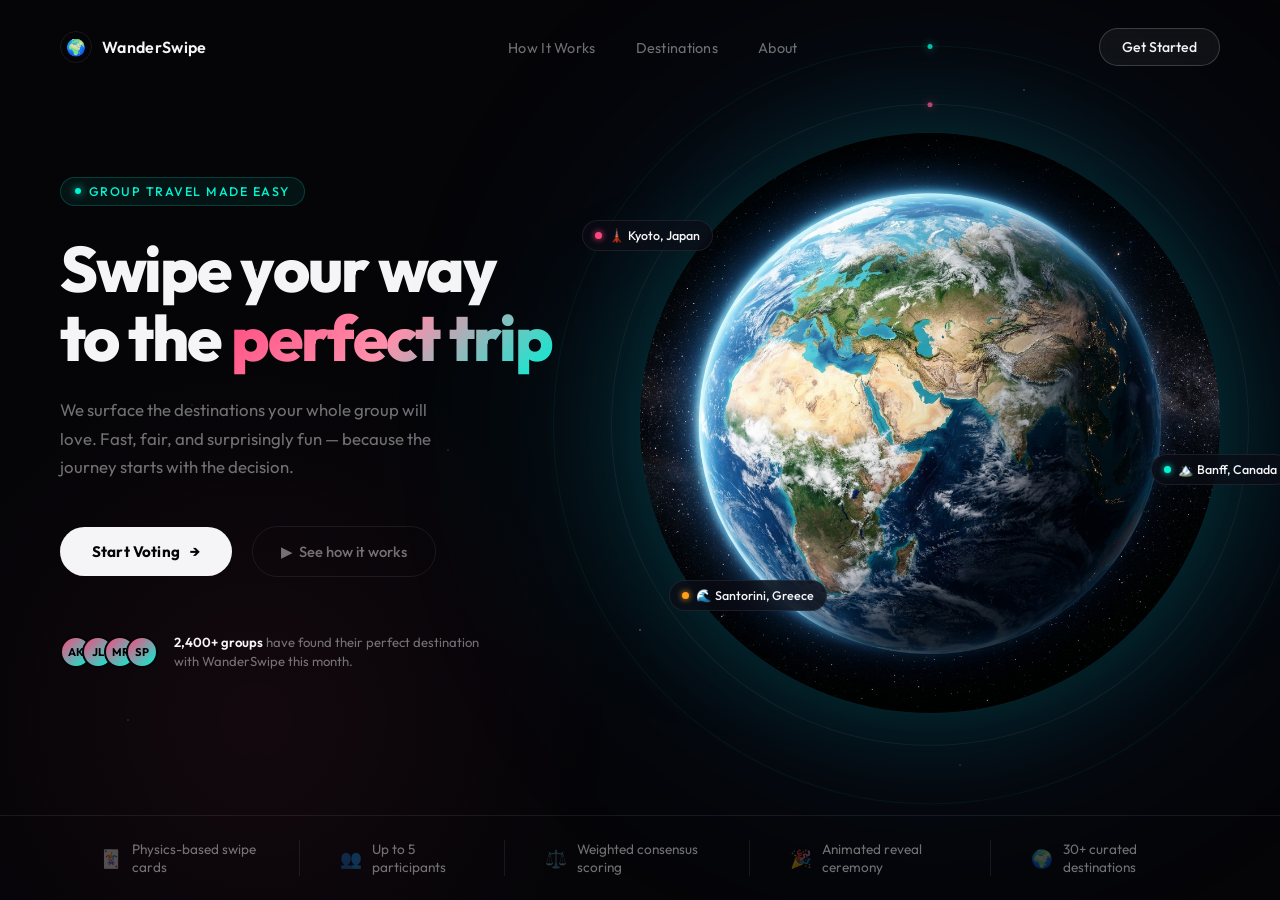
==== index.html @ ce500673 "intial design with landing page" ====
<!DOCTYPE html>
<html lang="en">
<head>
  <meta charset="UTF-8">
  <meta name="viewport" content="width=device-width, initial-scale=1.0">
  <title>WanderSwipe – Discover Where Your Group Goes Next</title>
  <meta name="description" content="WanderSwipe helps groups of friends and families vote on travel destinations together using an intuitive swipe-based experience.">
  <link rel="preconnect" href="https://fonts.googleapis.com">
  <link rel="preconnect" href="https://fonts.gstatic.com" crossorigin>
  <link href="https://fonts.googleapis.com/css2?family=Outfit:wght@300;400;500;600;800&family=Playfair+Display:ital,wght@0,700;1,700&display=swap" rel="stylesheet">
  <style>
    /* ── Reset & Base ── */
    *, *::before, *::after { margin: 0; padding: 0; box-sizing: border-box; }

    :root {
      --bg: #050508;
      --surface: rgba(255,255,255,0.04);
      --border: rgba(255,255,255,0.08);
      --text: #f5f5f7;
      --muted: rgba(245,245,247,0.45);
      --accent: #ff477e;
      --accent2: #00f5d4;
      --accent-glow: rgba(255,71,126,0.25);
      --accent2-glow: rgba(0,245,212,0.15);
    }

    html, body {
      height: 100%;
      font-family: 'Outfit', sans-serif;
      background: var(--bg);
      color: var(--text);
      overflow-x: hidden;
    }

    /* ── Star field background ── */
    body::before {
      content: '';
      position: fixed;
      inset: 0;
      background-image:
        radial-gradient(1px 1px at 20% 30%, rgba(255,255,255,0.6) 0%, transparent 100%),
        radial-gradient(1px 1px at 80% 10%, rgba(255,255,255,0.5) 0%, transparent 100%),
        radial-gradient(1.5px 1.5px at 50% 70%, rgba(255,255,255,0.4) 0%, transparent 100%),
        radial-gradient(1px 1px at 10% 80%, rgba(255,255,255,0.3) 0%, transparent 100%),
        radial-gradient(1px 1px at 90% 60%, rgba(255,255,255,0.4) 0%, transparent 100%),
        radial-gradient(1px 1px at 35% 50%, rgba(255,255,255,0.3) 0%, transparent 100%),
        radial-gradient(1px 1px at 65% 20%, rgba(255,255,255,0.5) 0%, transparent 100%),
        radial-gradient(1px 1px at 15% 45%, rgba(255,255,255,0.25) 0%, transparent 100%),
        radial-gradient(1px 1px at 75% 85%, rgba(255,255,255,0.35) 0%, transparent 100%);
      pointer-events: none;
      z-index: 0;
    }

    /* Ambient gradient blobs */
    body::after {
      content: '';
      position: fixed;
      inset: 0;
      background:
        radial-gradient(ellipse 60% 50% at 70% 50%, rgba(0,245,212,0.05) 0%, transparent 70%),
        radial-gradient(ellipse 40% 60% at 20% 80%, rgba(255,71,126,0.06) 0%, transparent 70%);
      pointer-events: none;
      z-index: 0;
    }

    /* ── Layout wrapper ── */
    .page {
      position: relative;
      z-index: 1;
      min-height: 100vh;
      display: flex;
      flex-direction: column;
    }

    /* ── NAV ── */
    nav {
      display: flex;
      align-items: center;
      justify-content: space-between;
      padding: 28px 60px;
      position: relative;
    }

    .nav-logo {
      display: flex;
      align-items: center;
      gap: 10px;
      text-decoration: none;
      color: var(--text);
    }

    .nav-logo-icon {
      width: 32px;
      height: 32px;
      border-radius: 50%;
      border: 1.5px solid var(--border);
      display: grid;
      place-items: center;
      font-size: 16px;
    }

    .nav-logo-text {
      font-size: 1rem;
      font-weight: 600;
      letter-spacing: 0.02em;
    }

    .nav-links {
      display: flex;
      gap: 40px;
      list-style: none;
    }

    .nav-links a {
      text-decoration: none;
      color: var(--muted);
      font-size: 0.9rem;
      font-weight: 400;
      letter-spacing: 0.02em;
      transition: color 0.25s;
      position: relative;
    }

    .nav-links a::after {
      content: '';
      position: absolute;
      left: 0; bottom: -3px;
      width: 0; height: 1px;
      background: var(--accent2);
      transition: width 0.3s ease;
    }

    .nav-links a:hover { color: var(--text); }
    .nav-links a:hover::after { width: 100%; }

    .nav-cta {
      text-decoration: none;
      padding: 9px 22px;
      border-radius: 100px;
      border: 1px solid rgba(255,255,255,0.18);
      background: rgba(255,255,255,0.05);
      color: var(--text);
      font-size: 0.88rem;
      font-weight: 500;
      backdrop-filter: blur(8px);
      transition: background 0.3s, border-color 0.3s, transform 0.2s;
    }

    .nav-cta:hover {
      background: rgba(255,255,255,0.1);
      border-color: rgba(255,255,255,0.3);
      transform: translateY(-1px);
    }

    /* ── HERO ── */
    .hero {
      flex: 1;
      display: grid;
      grid-template-columns: 1fr 1fr;
      align-items: center;
      padding: 0 60px 60px;
      gap: 40px;
      max-width: 1400px;
      margin: 0 auto;
      width: 100%;
    }

    .hero-copy { max-width: 520px; }

    .hero-eyebrow {
      display: inline-flex;
      align-items: center;
      gap: 8px;
      font-size: 0.78rem;
      font-weight: 500;
      letter-spacing: 0.12em;
      text-transform: uppercase;
      color: var(--accent2);
      margin-bottom: 28px;
      padding: 6px 14px;
      border-radius: 100px;
      border: 1px solid rgba(0,245,212,0.2);
      background: rgba(0,245,212,0.06);
    }

    .hero-eyebrow::before {
      content: '';
      width: 6px; height: 6px;
      border-radius: 50%;
      background: var(--accent2);
      box-shadow: 0 0 8px var(--accent2);
      animation: pulse-dot 2s ease-in-out infinite;
    }

    @keyframes pulse-dot {
      0%, 100% { opacity: 1; transform: scale(1); }
      50% { opacity: 0.5; transform: scale(0.8); }
    }

    .hero-h1 {
      font-family: 'Outfit', sans-serif;
      font-size: clamp(2.8rem, 5vw, 4.2rem);
      font-weight: 800;
      line-height: 1.08;
      letter-spacing: -0.03em;
      color: var(--text);
      margin-bottom: 24px;
    }

    .hero-h1 .gradient-word {
      background: linear-gradient(135deg, var(--accent) 0%, #ff8fab 50%, var(--accent2) 100%);
      -webkit-background-clip: text;
      background-clip: text;
      -webkit-text-fill-color: transparent;
    }

    .hero-p {
      font-size: 1.05rem;
      font-weight: 400;
      color: var(--muted);
      line-height: 1.7;
      max-width: 400px;
      margin-bottom: 44px;
    }

    .hero-actions {
      display: flex;
      align-items: center;
      gap: 20px;
      flex-wrap: wrap;
    }

    .btn-primary-hero {
      display: inline-flex;
      align-items: center;
      gap: 10px;
      padding: 15px 32px;
      border-radius: 100px;
      background: var(--text);
      color: var(--bg);
      font-family: 'Outfit', sans-serif;
      font-size: 0.95rem;
      font-weight: 700;
      text-decoration: none;
      letter-spacing: 0.01em;
      transition: transform 0.25s, box-shadow 0.25s, background 0.25s;
      box-shadow: 0 0 0 0 var(--accent-glow);
      cursor: pointer;
      border: none;
    }

    .btn-primary-hero:hover {
      transform: translateY(-2px) scale(1.02);
      box-shadow: 0 8px 30px rgba(255,255,255,0.15);
    }

    .btn-primary-hero .arrow {
      transition: transform 0.3s;
    }

    .btn-primary-hero:hover .arrow { transform: translateX(4px); }

    .btn-ghost-hero {
      display: inline-flex;
      align-items: center;
      gap: 8px;
      padding: 15px 28px;
      border-radius: 100px;
      border: 1px solid var(--border);
      background: transparent;
      color: var(--muted);
      font-family: 'Outfit', sans-serif;
      font-size: 0.92rem;
      font-weight: 500;
      text-decoration: none;
      transition: color 0.25s, border-color 0.25s, transform 0.25s;
      cursor: pointer;
    }

    .btn-ghost-hero:hover {
      color: var(--text);
      border-color: rgba(255,255,255,0.25);
      transform: translateY(-2px);
    }

    /* Social proof pills */
    .social-proof {
      margin-top: 56px;
      display: flex;
      align-items: center;
      gap: 16px;
    }

    .avatar-stack {
      display: flex;
    }

    .avatar-stack .av {
      width: 32px;
      height: 32px;
      border-radius: 50%;
      border: 2px solid var(--bg);
      background: linear-gradient(135deg, #ff477e, #00f5d4);
      margin-left: -10px;
      font-size: 0.7rem;
      font-weight: 700;
      color: #000;
      display: grid;
      place-items: center;
      overflow: hidden;
    }

    .avatar-stack .av:first-child { margin-left: 0; }

    .social-text {
      font-size: 0.82rem;
      color: var(--muted);
      line-height: 1.5;
    }

    .social-text strong {
      color: var(--text);
      font-weight: 600;
    }

    /* ── GLOBE ── */
    .hero-visual {
      display: flex;
      justify-content: center;
      align-items: center;
      position: relative;
    }

    .globe-wrapper {
      position: relative;
      width: min(580px, 50vw);
      aspect-ratio: 1;
    }

    /* Outer glow ring */
    .globe-wrapper::before {
      content: '';
      position: absolute;
      inset: -40px;
      border-radius: 50%;
      background: radial-gradient(circle, rgba(0,245,212,0.08) 0%, transparent 70%);
      animation: globe-breathe 6s ease-in-out infinite;
    }

    @keyframes globe-breathe {
      0%, 100% { transform: scale(1); opacity: 0.8; }
      50% { transform: scale(1.04); opacity: 1; }
    }

    .globe-img {
      width: 100%;
      height: 100%;
      object-fit: contain;
      border-radius: 50%;
      animation: globe-float 8s ease-in-out infinite, globe-spin 80s linear infinite;
      filter: drop-shadow(0 0 60px rgba(0,245,212,0.15)) drop-shadow(0 0 120px rgba(0,100,200,0.2));
    }

    @keyframes globe-float {
      0%, 100% { transform: translateY(0px); }
      50% { transform: translateY(-18px); }
    }

    @keyframes globe-spin {
      0%  { filter: drop-shadow(0 0 60px rgba(0,245,212,0.15)) hue-rotate(0deg); }
      100%{ filter: drop-shadow(0 0 60px rgba(0,245,212,0.15)) hue-rotate(360deg); }
    }

    /* Orbit rings */
    .orbit {
      position: absolute;
      border-radius: 50%;
      border: 1px solid rgba(255,255,255,0.06);
      top: 50%; left: 50%;
      transform: translate(-50%, -50%);
      animation: orbit-rotate linear infinite;
    }

    .orbit-1 {
      width: 110%; height: 110%;
      animation-duration: 20s;
    }

    .orbit-2 {
      width: 130%; height: 130%;
      border-color: rgba(0,245,212,0.06);
      animation-duration: 35s;
      animation-direction: reverse;
    }

    .orbit-dot {
      position: absolute;
      top: 0; left: 50%; transform: translateX(-50%) translateY(-50%);
      width: 5px; height: 5px;
      border-radius: 50%;
    }

    .orbit-1 .orbit-dot { background: rgba(255,71,126,0.8); box-shadow: 0 0 8px rgba(255,71,126,0.6); }
    .orbit-2 .orbit-dot { background: rgba(0,245,212,0.8); box-shadow: 0 0 8px rgba(0,245,212,0.6); }

    @keyframes orbit-rotate {
      from { transform: translate(-50%, -50%) rotate(0deg); }
      to   { transform: translate(-50%, -50%) rotate(360deg); }
    }

    /* Destination pins floating near globe */
    .pin {
      position: absolute;
      display: flex;
      align-items: center;
      gap: 7px;
      padding: 7px 12px;
      border-radius: 100px;
      background: rgba(10,12,20,0.8);
      border: 1px solid var(--border);
      backdrop-filter: blur(12px);
      font-size: 0.78rem;
      font-weight: 500;
      color: var(--text);
      white-space: nowrap;
      animation: pin-float ease-in-out infinite;
    }

    .pin-dot { width: 7px; height: 7px; border-radius: 50%; flex-shrink: 0; }

    .pin-1 { top: 15%; left: -10%; animation-duration: 5s; animation-delay: 0s; }
    .pin-2 { top: 55%; right: -12%; animation-duration: 6s; animation-delay: -2s; }
    .pin-3 { bottom: 18%; left: 5%; animation-duration: 5.5s; animation-delay: -1s; }

    @keyframes pin-float {
      0%, 100% { transform: translateY(0); }
      50% { transform: translateY(-8px); }
    }

    /* ── FEATURES BAR ── */
    .features-bar {
      display: flex;
      align-items: center;
      justify-content: center;
      gap: 0;
      padding: 24px 60px;
      border-top: 1px solid var(--border);
      position: relative;
      z-index: 1;
    }

    .feature-item {
      display: flex;
      align-items: center;
      gap: 10px;
      padding: 0 40px;
      border-right: 1px solid var(--border);
      color: var(--muted);
      font-size: 0.85rem;
      font-weight: 400;
    }

    .feature-item:last-child { border-right: none; }

    .feature-icon {
      font-size: 1.1rem;
      opacity: 0.7;
    }

    /* ── ANIMATIONS (entry) ── */
    .fade-up {
      opacity: 0;
      transform: translateY(24px);
      animation: fadeUp 0.7s ease forwards;
    }

    .fade-up:nth-child(1) { animation-delay: 0.1s; }
    .fade-up:nth-child(2) { animation-delay: 0.2s; }
    .fade-up:nth-child(3) { animation-delay: 0.35s; }
    .fade-up:nth-child(4) { animation-delay: 0.5s; }
    .fade-up:nth-child(5) { animation-delay: 0.65s; }

    @keyframes fadeUp {
      to { opacity: 1; transform: translateY(0); }
    }

    .slide-in-right {
      opacity: 0;
      transform: translateX(40px);
      animation: slideInRight 0.9s ease 0.3s forwards;
    }

    @keyframes slideInRight {
      to { opacity: 1; transform: translateX(0); }
    }

    /* ── Scroll indicator ── */
    .scroll-indicator {
      position: absolute;
      bottom: 32px;
      left: 50%;
      transform: translateX(-50%);
      display: flex;
      flex-direction: column;
      align-items: center;
      gap: 8px;
      color: var(--muted);
      font-size: 0.72rem;
      letter-spacing: 0.1em;
      text-transform: uppercase;
      opacity: 0;
      animation: fadeUp 1s ease 1.2s forwards;
    }

    .scroll-line {
      width: 1px;
      height: 40px;
      background: linear-gradient(to bottom, transparent, var(--muted));
      animation: scroll-line 2s ease-in-out infinite;
    }

    @keyframes scroll-line {
      0% { transform: scaleY(0); transform-origin: top; }
      50% { transform: scaleY(1); transform-origin: top; }
      50.01% { transform-origin: bottom; }
      100% { transform: scaleY(0); transform-origin: bottom; }
    }

    /* ── RESPONSIVE ── */
    @media (max-width: 900px) {
      nav { padding: 20px 24px; }
      .nav-links { display: none; }

      .hero {
        grid-template-columns: 1fr;
        padding: 20px 24px 80px;
        text-align: center;
        gap: 48px;
      }

      .hero-copy { max-width: 100%; }
      .hero-eyebrow { margin: 0 auto 24px; }
      .hero-p { max-width: 100%; }
      .hero-actions { justify-content: center; }
      .social-proof { justify-content: center; }

      .hero-visual { order: -1; }
      .globe-wrapper { width: min(320px, 80vw); }

      .pin-1 { left: -4%; top: 10%; }
      .pin-2 { right: -4%; top: 50%; }
      .pin-3 { display: none; }

      .features-bar { flex-direction: column; gap: 12px; border-top: none; }
      .feature-item { border: none; padding: 4px 0; }
    }
  </style>
</head>
<body>
  <div class="page">

    <!-- NAV -->
    <nav>
      <a href="#" class="nav-logo">
        <span class="nav-logo-icon">🌍</span>
        <span class="nav-logo-text">WanderSwipe</span>
      </a>

      <ul class="nav-links">
        <li><a href="#how-it-works">How It Works</a></li>
        <li><a href="#destinations">Destinations</a></li>
        <li><a href="#about">About</a></li>
      </ul>

      <a href="swipe-app.html" class="nav-cta" id="nav-start-btn">Get Started</a>
    </nav>

    <!-- HERO -->
    <section class="hero">

      <!-- Left: Copy -->
      <div class="hero-copy">
        <div class="hero-eyebrow fade-up">Group Travel Made Easy</div>

        <h1 class="hero-h1 fade-up">
          Swipe your way<br>
          to the <span class="gradient-word">perfect trip</span>
        </h1>

        <p class="hero-p fade-up">
          We surface the destinations your whole group will love. Fast, fair, and surprisingly fun — because the journey starts with the decision.
        </p>

        <div class="hero-actions fade-up">
          <a href="swipe-app.html" class="btn-primary-hero" id="hero-start-btn">
            Start Voting
            <span class="arrow">→</span>
          </a>
          <a href="#how-it-works" class="btn-ghost-hero" id="hero-learn-btn">
            ▶ &nbsp;See how it works
          </a>
        </div>

        <div class="social-proof fade-up">
          <div class="avatar-stack">
            <div class="av">AK</div>
            <div class="av">JL</div>
            <div class="av">MR</div>
            <div class="av">SP</div>
          </div>
          <p class="social-text">
            <strong>2,400+ groups</strong> have found their perfect destination<br>
            with WanderSwipe this month.
          </p>
        </div>
      </div>

      <!-- Right: Globe -->
      <div class="hero-visual slide-in-right">
        <div class="globe-wrapper">
          <!-- Orbit rings -->
          <div class="orbit orbit-1">
            <div class="orbit-dot"></div>
          </div>
          <div class="orbit orbit-2">
            <div class="orbit-dot"></div>
          </div>

          <!-- Globe image -->
          <img
            src="hero_globe.png"
            alt="Planet Earth — explore every corner of the world"
            class="globe-img"
            id="globe-img"
          >

          <!-- Floating pins -->
          <div class="pin pin-1">
            <span class="pin-dot" style="background:#ff477e;box-shadow:0 0 6px #ff477e;"></span>
            🗼 Kyoto, Japan
          </div>
          <div class="pin pin-2">
            <span class="pin-dot" style="background:#00f5d4;box-shadow:0 0 6px #00f5d4;"></span>
            🏔️ Banff, Canada
          </div>
          <div class="pin pin-3">
            <span class="pin-dot" style="background:#ff9f1c;box-shadow:0 0 6px #ff9f1c;"></span>
            🌊 Santorini, Greece
          </div>
        </div>
      </div>

    </section>

    <!-- FEATURES BAR -->
    <div class="features-bar">
      <div class="feature-item">
        <span class="feature-icon">🃏</span>
        Physics-based swipe cards
      </div>
      <div class="feature-item">
        <span class="feature-icon">👥</span>
        Up to 5 participants
      </div>
      <div class="feature-item">
        <span class="feature-icon">⚖️</span>
        Weighted consensus scoring
      </div>
      <div class="feature-item">
        <span class="feature-icon">🎉</span>
        Animated reveal ceremony
      </div>
      <div class="feature-item">
        <span class="feature-icon">🌍</span>
        30+ curated destinations
      </div>
    </div>

  </div>

  <!-- Tiny parallax on globe -->
  <script>
    const globeImg = document.getElementById('globe-img');
    document.addEventListener('mousemove', (e) => {
      const cx = window.innerWidth / 2;
      const cy = window.innerHeight / 2;
      const dx = (e.clientX - cx) / cx;
      const dy = (e.clientY - cy) / cy;
      globeImg.style.transform = `translateY(0px) rotateX(${-dy * 4}deg) rotateY(${dx * 4}deg)`;
    });
    document.addEventListener('mouseleave', () => {
      globeImg.style.transform = '';
    });
  </script>
</body>
</html>
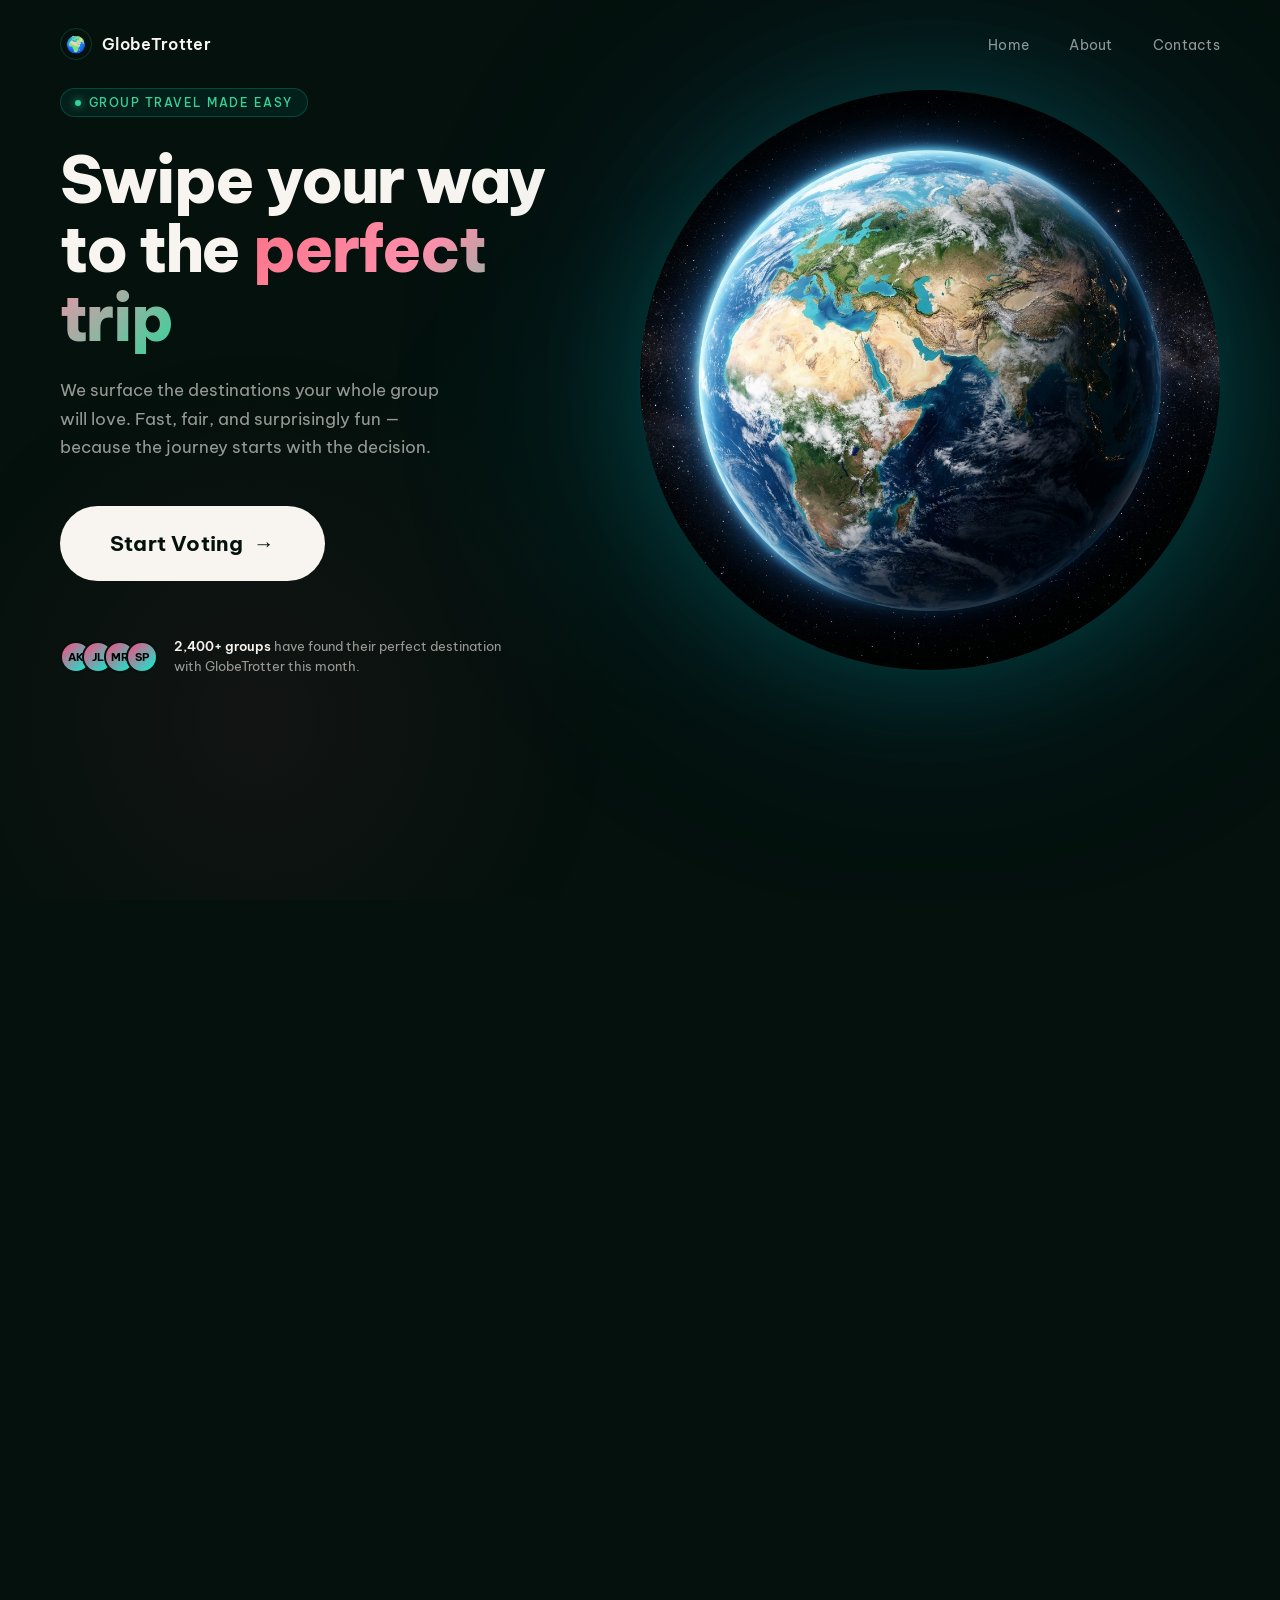
==== commit c714377a: "Update app" ====
--- a/index.html
+++ b/index.html
@@ -1,54 +1,46 @@
 <!DOCTYPE html>
 <html lang="en">
+
 <head>
   <meta charset="UTF-8">
   <meta name="viewport" content="width=device-width, initial-scale=1.0">
-  <title>WanderSwipe – Discover Where Your Group Goes Next</title>
-  <meta name="description" content="WanderSwipe helps groups of friends and families vote on travel destinations together using an intuitive swipe-based experience.">
+  <title>GlobeTrotter – Discover Where Your Group Goes Next</title>
+  <meta name="description"
+    content="GlobeTrotter helps groups of friends and families vote on travel destinations together using an intuitive swipe-based experience.">
   <link rel="preconnect" href="https://fonts.googleapis.com">
   <link rel="preconnect" href="https://fonts.gstatic.com" crossorigin>
-  <link href="https://fonts.googleapis.com/css2?family=Outfit:wght@300;400;500;600;800&family=Playfair+Display:ital,wght@0,700;1,700&display=swap" rel="stylesheet">
+  <link href="https://fonts.googleapis.com/css2?family=Be+Vietnam+Pro:wght@400;500;600;700&display=swap"
+    rel="stylesheet">
   <style>
     /* ── Reset & Base ── */
-    *, *::before, *::after { margin: 0; padding: 0; box-sizing: border-box; }
+    *,
+    *::before,
+    *::after {
+      margin: 0;
+      padding: 0;
+      box-sizing: border-box;
+    }
 
     :root {
-      --bg: #050508;
-      --surface: rgba(255,255,255,0.04);
-      --border: rgba(255,255,255,0.08);
-      --text: #f5f5f7;
-      --muted: rgba(245,245,247,0.45);
-      --accent: #ff477e;
-      --accent2: #00f5d4;
-      --accent-glow: rgba(255,71,126,0.25);
-      --accent2-glow: rgba(0,245,212,0.15);
-    }
-
-    html, body {
+      --bg: #04110d;
+      --surface: rgba(6, 95, 70, 0.15);
+      --border: rgba(52, 211, 153, 0.2);
+      --text: #F8F5F0;
+      --muted: rgba(248, 245, 240, 0.6);
+      --accent: #FB7185;
+      --accent2: #34D399;
+      --accent-glow: rgba(251, 113, 133, 0.25);
+      --accent2-glow: rgba(52, 211, 153, 0.15);
+    }
+
+    html,
+    body {
       height: 100%;
-      font-family: 'Outfit', sans-serif;
+      font-family: 'Be Vietnam Pro', sans-serif;
       background: var(--bg);
       color: var(--text);
       overflow-x: hidden;
-    }
-
-    /* ── Star field background ── */
-    body::before {
-      content: '';
-      position: fixed;
-      inset: 0;
-      background-image:
-        radial-gradient(1px 1px at 20% 30%, rgba(255,255,255,0.6) 0%, transparent 100%),
-        radial-gradient(1px 1px at 80% 10%, rgba(255,255,255,0.5) 0%, transparent 100%),
-        radial-gradient(1.5px 1.5px at 50% 70%, rgba(255,255,255,0.4) 0%, transparent 100%),
-        radial-gradient(1px 1px at 10% 80%, rgba(255,255,255,0.3) 0%, transparent 100%),
-        radial-gradient(1px 1px at 90% 60%, rgba(255,255,255,0.4) 0%, transparent 100%),
-        radial-gradient(1px 1px at 35% 50%, rgba(255,255,255,0.3) 0%, transparent 100%),
-        radial-gradient(1px 1px at 65% 20%, rgba(255,255,255,0.5) 0%, transparent 100%),
-        radial-gradient(1px 1px at 15% 45%, rgba(255,255,255,0.25) 0%, transparent 100%),
-        radial-gradient(1px 1px at 75% 85%, rgba(255,255,255,0.35) 0%, transparent 100%);
-      pointer-events: none;
-      z-index: 0;
+      scroll-behavior: smooth;
     }
 
     /* Ambient gradient blobs */
@@ -57,8 +49,8 @@
       position: fixed;
       inset: 0;
       background:
-        radial-gradient(ellipse 60% 50% at 70% 50%, rgba(0,245,212,0.05) 0%, transparent 70%),
-        radial-gradient(ellipse 40% 60% at 20% 80%, rgba(255,71,126,0.06) 0%, transparent 70%);
+        radial-gradient(ellipse 60% 50% at 70% 50%, rgba(0, 245, 212, 0.05) 0%, transparent 70%),
+        radial-gradient(ellipse 40% 60% at 20% 80%, rgba(255, 71, 126, 0.06) 0%, transparent 70%);
       pointer-events: none;
       z-index: 0;
     }
@@ -124,21 +116,28 @@
     .nav-links a::after {
       content: '';
       position: absolute;
-      left: 0; bottom: -3px;
-      width: 0; height: 1px;
+      left: 0;
+      bottom: -3px;
+      width: 0;
+      height: 1px;
       background: var(--accent2);
       transition: width 0.3s ease;
     }
 
-    .nav-links a:hover { color: var(--text); }
-    .nav-links a:hover::after { width: 100%; }
+    .nav-links a:hover {
+      color: var(--text);
+    }
+
+    .nav-links a:hover::after {
+      width: 100%;
+    }
 
     .nav-cta {
       text-decoration: none;
       padding: 9px 22px;
       border-radius: 100px;
-      border: 1px solid rgba(255,255,255,0.18);
-      background: rgba(255,255,255,0.05);
+      border: 1px solid rgba(255, 255, 255, 0.18);
+      background: rgba(255, 255, 255, 0.05);
       color: var(--text);
       font-size: 0.88rem;
       font-weight: 500;
@@ -147,8 +146,8 @@
     }
 
     .nav-cta:hover {
-      background: rgba(255,255,255,0.1);
-      border-color: rgba(255,255,255,0.3);
+      background: rgba(255, 255, 255, 0.1);
+      border-color: rgba(255, 255, 255, 0.3);
       transform: translateY(-1px);
     }
 
@@ -165,7 +164,9 @@
       width: 100%;
     }
 
-    .hero-copy { max-width: 520px; }
+    .hero-copy {
+      max-width: 520px;
+    }
 
     .hero-eyebrow {
       display: inline-flex;
@@ -179,13 +180,14 @@
       margin-bottom: 28px;
       padding: 6px 14px;
       border-radius: 100px;
-      border: 1px solid rgba(0,245,212,0.2);
-      background: rgba(0,245,212,0.06);
+      border: 1px solid rgba(0, 245, 212, 0.2);
+      background: rgba(0, 245, 212, 0.06);
     }
 
     .hero-eyebrow::before {
       content: '';
-      width: 6px; height: 6px;
+      width: 6px;
+      height: 6px;
       border-radius: 50%;
       background: var(--accent2);
       box-shadow: 0 0 8px var(--accent2);
@@ -193,12 +195,21 @@
     }
 
     @keyframes pulse-dot {
-      0%, 100% { opacity: 1; transform: scale(1); }
-      50% { opacity: 0.5; transform: scale(0.8); }
+
+      0%,
+      100% {
+        opacity: 1;
+        transform: scale(1);
+      }
+
+      50% {
+        opacity: 0.5;
+        transform: scale(0.8);
+      }
     }
 
     .hero-h1 {
-      font-family: 'Outfit', sans-serif;
+      font-family: 'Be Vietnam Pro', sans-serif;
       font-size: clamp(2.8rem, 5vw, 4.2rem);
       font-weight: 800;
       line-height: 1.08;
@@ -234,12 +245,12 @@
       display: inline-flex;
       align-items: center;
       gap: 10px;
-      padding: 15px 32px;
+      padding: 24px 50px;
       border-radius: 100px;
       background: var(--text);
       color: var(--bg);
-      font-family: 'Outfit', sans-serif;
-      font-size: 0.95rem;
+      font-family: 'Be Vietnam Pro', sans-serif;
+      font-size: 1.3rem;
       font-weight: 700;
       text-decoration: none;
       letter-spacing: 0.01em;
@@ -251,38 +262,12 @@
 
     .btn-primary-hero:hover {
       transform: translateY(-2px) scale(1.02);
-      box-shadow: 0 8px 30px rgba(255,255,255,0.15);
+      box-shadow: 0 8px 30px rgba(255, 255, 255, 0.15);
     }
 
     .btn-primary-hero .arrow {
       transition: transform 0.3s;
     }
-
-    .btn-primary-hero:hover .arrow { transform: translateX(4px); }
-
-    .btn-ghost-hero {
-      display: inline-flex;
-      align-items: center;
-      gap: 8px;
-      padding: 15px 28px;
-      border-radius: 100px;
-      border: 1px solid var(--border);
-      background: transparent;
-      color: var(--muted);
-      font-family: 'Outfit', sans-serif;
-      font-size: 0.92rem;
-      font-weight: 500;
-      text-decoration: none;
-      transition: color 0.25s, border-color 0.25s, transform 0.25s;
-      cursor: pointer;
-    }
-
-    .btn-ghost-hero:hover {
-      color: var(--text);
-      border-color: rgba(255,255,255,0.25);
-      transform: translateY(-2px);
-    }
-
     /* Social proof pills */
     .social-proof {
       margin-top: 56px;
@@ -310,7 +295,9 @@
       overflow: hidden;
     }
 
-    .avatar-stack .av:first-child { margin-left: 0; }
+    .avatar-stack .av:first-child {
+      margin-left: 0;
+    }
 
     .social-text {
       font-size: 0.82rem;
@@ -343,13 +330,22 @@
       position: absolute;
       inset: -40px;
       border-radius: 50%;
-      background: radial-gradient(circle, rgba(0,245,212,0.08) 0%, transparent 70%);
+      background: radial-gradient(circle, rgba(0, 245, 212, 0.08) 0%, transparent 70%);
       animation: globe-breathe 6s ease-in-out infinite;
     }
 
     @keyframes globe-breathe {
-      0%, 100% { transform: scale(1); opacity: 0.8; }
-      50% { transform: scale(1.04); opacity: 1; }
+
+      0%,
+      100% {
+        transform: scale(1);
+        opacity: 0.8;
+      }
+
+      50% {
+        transform: scale(1.04);
+        opacity: 1;
+      }
     }
 
     .globe-img {
@@ -358,114 +354,34 @@
       object-fit: contain;
       border-radius: 50%;
       animation: globe-float 8s ease-in-out infinite, globe-spin 80s linear infinite;
-      filter: drop-shadow(0 0 60px rgba(0,245,212,0.15)) drop-shadow(0 0 120px rgba(0,100,200,0.2));
+      filter: drop-shadow(0 0 60px rgba(0, 245, 212, 0.15)) drop-shadow(0 0 120px rgba(0, 100, 200, 0.2));
     }
 
     @keyframes globe-float {
-      0%, 100% { transform: translateY(0px); }
-      50% { transform: translateY(-18px); }
+
+      0%,
+      100% {
+        translate: 0 0px;
+      }
+
+      50% {
+        translate: 0 -18px;
+      }
     }
 
     @keyframes globe-spin {
-      0%  { filter: drop-shadow(0 0 60px rgba(0,245,212,0.15)) hue-rotate(0deg); }
-      100%{ filter: drop-shadow(0 0 60px rgba(0,245,212,0.15)) hue-rotate(360deg); }
-    }
-
-    /* Orbit rings */
-    .orbit {
-      position: absolute;
-      border-radius: 50%;
-      border: 1px solid rgba(255,255,255,0.06);
-      top: 50%; left: 50%;
-      transform: translate(-50%, -50%);
-      animation: orbit-rotate linear infinite;
-    }
-
-    .orbit-1 {
-      width: 110%; height: 110%;
-      animation-duration: 20s;
-    }
-
-    .orbit-2 {
-      width: 130%; height: 130%;
-      border-color: rgba(0,245,212,0.06);
-      animation-duration: 35s;
-      animation-direction: reverse;
-    }
-
-    .orbit-dot {
-      position: absolute;
-      top: 0; left: 50%; transform: translateX(-50%) translateY(-50%);
-      width: 5px; height: 5px;
-      border-radius: 50%;
-    }
-
-    .orbit-1 .orbit-dot { background: rgba(255,71,126,0.8); box-shadow: 0 0 8px rgba(255,71,126,0.6); }
-    .orbit-2 .orbit-dot { background: rgba(0,245,212,0.8); box-shadow: 0 0 8px rgba(0,245,212,0.6); }
-
-    @keyframes orbit-rotate {
-      from { transform: translate(-50%, -50%) rotate(0deg); }
-      to   { transform: translate(-50%, -50%) rotate(360deg); }
-    }
-
-    /* Destination pins floating near globe */
-    .pin {
-      position: absolute;
-      display: flex;
-      align-items: center;
-      gap: 7px;
-      padding: 7px 12px;
-      border-radius: 100px;
-      background: rgba(10,12,20,0.8);
-      border: 1px solid var(--border);
-      backdrop-filter: blur(12px);
-      font-size: 0.78rem;
-      font-weight: 500;
-      color: var(--text);
-      white-space: nowrap;
-      animation: pin-float ease-in-out infinite;
-    }
-
-    .pin-dot { width: 7px; height: 7px; border-radius: 50%; flex-shrink: 0; }
-
-    .pin-1 { top: 15%; left: -10%; animation-duration: 5s; animation-delay: 0s; }
-    .pin-2 { top: 55%; right: -12%; animation-duration: 6s; animation-delay: -2s; }
-    .pin-3 { bottom: 18%; left: 5%; animation-duration: 5.5s; animation-delay: -1s; }
-
-    @keyframes pin-float {
-      0%, 100% { transform: translateY(0); }
-      50% { transform: translateY(-8px); }
-    }
-
-    /* ── FEATURES BAR ── */
-    .features-bar {
-      display: flex;
-      align-items: center;
-      justify-content: center;
-      gap: 0;
-      padding: 24px 60px;
-      border-top: 1px solid var(--border);
-      position: relative;
-      z-index: 1;
-    }
-
-    .feature-item {
-      display: flex;
-      align-items: center;
-      gap: 10px;
-      padding: 0 40px;
-      border-right: 1px solid var(--border);
-      color: var(--muted);
-      font-size: 0.85rem;
-      font-weight: 400;
-    }
-
-    .feature-item:last-child { border-right: none; }
-
-    .feature-icon {
-      font-size: 1.1rem;
-      opacity: 0.7;
-    }
+      0% {
+        rotate: 0deg;
+      }
+
+      100% {
+        rotate: 360deg;
+      }
+    }
+
+
+
+
 
     /* ── ANIMATIONS (entry) ── */
     .fade-up {
@@ -474,14 +390,31 @@
       animation: fadeUp 0.7s ease forwards;
     }
 
-    .fade-up:nth-child(1) { animation-delay: 0.1s; }
-    .fade-up:nth-child(2) { animation-delay: 0.2s; }
-    .fade-up:nth-child(3) { animation-delay: 0.35s; }
-    .fade-up:nth-child(4) { animation-delay: 0.5s; }
-    .fade-up:nth-child(5) { animation-delay: 0.65s; }
+    .fade-up:nth-child(1) {
+      animation-delay: 0.1s;
+    }
+
+    .fade-up:nth-child(2) {
+      animation-delay: 0.2s;
+    }
+
+    .fade-up:nth-child(3) {
+      animation-delay: 0.35s;
+    }
+
+    .fade-up:nth-child(4) {
+      animation-delay: 0.5s;
+    }
+
+    .fade-up:nth-child(5) {
+      animation-delay: 0.65s;
+    }
 
     @keyframes fadeUp {
-      to { opacity: 1; transform: translateY(0); }
+      to {
+        opacity: 1;
+        transform: translateY(0);
+      }
     }
 
     .slide-in-right {
@@ -491,7 +424,10 @@
     }
 
     @keyframes slideInRight {
-      to { opacity: 1; transform: translateX(0); }
+      to {
+        opacity: 1;
+        transform: translateX(0);
+      }
     }
 
     /* ── Scroll indicator ── */
@@ -520,16 +456,35 @@
     }
 
     @keyframes scroll-line {
-      0% { transform: scaleY(0); transform-origin: top; }
-      50% { transform: scaleY(1); transform-origin: top; }
-      50.01% { transform-origin: bottom; }
-      100% { transform: scaleY(0); transform-origin: bottom; }
+      0% {
+        transform: scaleY(0);
+        transform-origin: top;
+      }
+
+      50% {
+        transform: scaleY(1);
+        transform-origin: top;
+      }
+
+      50.01% {
+        transform-origin: bottom;
+      }
+
+      100% {
+        transform: scaleY(0);
+        transform-origin: bottom;
+      }
     }
 
     /* ── RESPONSIVE ── */
     @media (max-width: 900px) {
-      nav { padding: 20px 24px; }
-      .nav-links { display: none; }
+      nav {
+        padding: 20px 24px;
+      }
+
+      .nav-links {
+        display: none;
+      }
 
       .hero {
         grid-template-columns: 1fr;
@@ -538,24 +493,88 @@
         gap: 48px;
       }
 
-      .hero-copy { max-width: 100%; }
-      .hero-eyebrow { margin: 0 auto 24px; }
-      .hero-p { max-width: 100%; }
-      .hero-actions { justify-content: center; }
-      .social-proof { justify-content: center; }
-
-      .hero-visual { order: -1; }
-      .globe-wrapper { width: min(320px, 80vw); }
-
-      .pin-1 { left: -4%; top: 10%; }
-      .pin-2 { right: -4%; top: 50%; }
-      .pin-3 { display: none; }
-
-      .features-bar { flex-direction: column; gap: 12px; border-top: none; }
-      .feature-item { border: none; padding: 4px 0; }
+      .hero-copy {
+        max-width: 100%;
+      }
+
+      .hero-eyebrow {
+        margin: 0 auto 24px;
+      }
+
+      .hero-p {
+        max-width: 100%;
+      }
+
+      .hero-actions {
+        justify-content: center;
+      }
+
+      .social-proof {
+        justify-content: center;
+      }
+
+      .hero-visual {
+        order: -1;
+      }
+
+      .globe-wrapper {
+        width: min(320px, 80vw);
+      }
+    }
+
+    .contact-section {
+      padding: 100px 5%;
+      min-height: 100vh;
+      display: flex;
+      align-items: center;
+      justify-content: center;
+    }
+    .contact-container {
+      display: grid;
+      grid-template-columns: 1fr 1fr;
+      gap: 80px;
+      max-width: 1200px;
+      width: 100%;
+    }
+    .contact-form-card {
+      background: rgba(255, 255, 255, 0.03);
+      border: 1px solid var(--border);
+      padding: 50px;
+      border-radius: 24px;
+      backdrop-filter: blur(20px);
+    }
+    .form-input {
+      background: transparent;
+      border: 1px solid rgba(255, 255, 255, 0.1);
+      padding: 16px 20px;
+      border-radius: 12px;
+      color: var(--text);
+      font-family: inherit;
+      width: 100%;
+      outline: none;
+      transition: border-color 0.3s;
+    }
+    .form-input:focus {
+      border-color: var(--accent2);
+    }
+    .form-input::placeholder {
+      color: rgba(255, 255, 255, 0.4);
+    }
+    @media (max-width: 900px) {
+      .contact-container {
+        grid-template-columns: 1fr;
+        gap: 50px;
+      }
+      .contact-columns {
+        grid-template-columns: 1fr !important;
+      }
+      .form-row {
+        flex-direction: column;
+      }
     }
   </style>
 </head>
+
 <body>
   <div class="page">
 
@@ -563,16 +582,14 @@
     <nav>
       <a href="#" class="nav-logo">
         <span class="nav-logo-icon">🌍</span>
-        <span class="nav-logo-text">WanderSwipe</span>
+        <span class="nav-logo-text">GlobeTrotter</span>
       </a>
 
       <ul class="nav-links">
-        <li><a href="#how-it-works">How It Works</a></li>
-        <li><a href="#destinations">Destinations</a></li>
+        <li><a href="#home">Home</a></li>
         <li><a href="#about">About</a></li>
+        <li><a href="#contacts">Contacts</a></li>
       </ul>
-
-      <a href="swipe-app.html" class="nav-cta" id="nav-start-btn">Get Started</a>
     </nav>
 
     <!-- HERO -->
@@ -588,16 +605,14 @@
         </h1>
 
         <p class="hero-p fade-up">
-          We surface the destinations your whole group will love. Fast, fair, and surprisingly fun — because the journey starts with the decision.
+          We surface the destinations your whole group will love. Fast, fair, and surprisingly fun — because the journey
+          starts with the decision.
         </p>
 
         <div class="hero-actions fade-up">
-          <a href="swipe-app.html" class="btn-primary-hero" id="hero-start-btn">
+          <a href="quorum.html" class="btn-primary-hero" id="hero-start-btn">
             Start Voting
             <span class="arrow">→</span>
-          </a>
-          <a href="#how-it-works" class="btn-ghost-hero" id="hero-learn-btn">
-            ▶ &nbsp;See how it works
           </a>
         </div>
 
@@ -610,7 +625,7 @@
           </div>
           <p class="social-text">
             <strong>2,400+ groups</strong> have found their perfect destination<br>
-            with WanderSwipe this month.
+            with GlobeTrotter this month.
           </p>
         </div>
       </div>
@@ -618,63 +633,91 @@
       <!-- Right: Globe -->
       <div class="hero-visual slide-in-right">
         <div class="globe-wrapper">
-          <!-- Orbit rings -->
-          <div class="orbit orbit-1">
-            <div class="orbit-dot"></div>
+          <!-- Globe image -->
+          <img src="hero_globe.png" alt="Planet Earth — explore every corner of the world" class="globe-img"
+            id="globe-img">
+        </div>
+      </div>
+    </section>
+
+    <!-- ABOUT SECTION -->
+    <section id="about" class="about-section" style="min-height: 100vh; display: flex; align-items: center; padding: 20px;">
+      <div class="hero-copy" style="max-width: 800px; margin: 0 auto; text-align: center;">
+        <h2 class="hero-h1">About GlobeTrotter</h2>
+        <p class="hero-p" style="margin-top: 30px;">
+          Group travel should be exciting, not stressful. GlobeTrotter uses a weighted consensus engine and tactile swipe-based voting to simplify the discovery process. Stop debating, stop waiting—just swipe your favorite spots, review the final quorum together, and embark on a shared adventure that everyone loves.
+        </p>
+      </div>
+    </section>
+
+    <!-- CONTACTS SECTION -->
+    <section id="contacts" class="contact-section">
+      <div class="contact-container">
+        <div class="contact-left">
+          <h2 class="hero-h1" style="text-align: left; margin-bottom: 20px;">Contact Us</h2>
+          <p style="color: var(--muted); font-size: 1.1rem; max-width: 400px; margin-bottom: 40px; line-height: 1.6;">
+            Email, call, or complete the form to learn how GlobeTrotter can solve your group travel routing.
+          </p>
+
+          <div class="contact-details" style="margin-bottom: 60px;">
+            <p style="margin-bottom: 10px; font-weight: 500;">info@globetrotter.io</p>
+            <p>321-221-231</p>
+            <a href="#" style="color: var(--text); text-decoration: underline; margin-top: 10px; display: inline-block;">Customer Support</a>
           </div>
-          <div class="orbit orbit-2">
-            <div class="orbit-dot"></div>
+
+          <div class="contact-columns" style="display: grid; grid-template-columns: repeat(3, 1fr); gap: 30px;">
+            <div>
+              <h4 style="font-weight: 600; margin-bottom: 15px;">Customer Support</h4>
+              <p style="color: var(--muted); font-size: 0.9rem; line-height: 1.5;">Our support team is available around the clock to address any concerns or queries you may have.</p>
+            </div>
+            <div>
+              <h4 style="font-weight: 600; margin-bottom: 15px;">Feedback and Suggestions</h4>
+              <p style="color: var(--muted); font-size: 0.9rem; line-height: 1.5;">We value your feedback and are continuously working to improve GlobeTrotter. Your input is crucial in shaping the future of GlobeTrotter.</p>
+            </div>
+            <div>
+              <h4 style="font-weight: 600; margin-bottom: 15px;">Media Inquiries</h4>
+              <p style="color: var(--muted); font-size: 0.9rem; line-height: 1.5;">For media-related questions or press inquiries, please contact us at media@globetrotter.io.</p>
+            </div>
           </div>
-
-          <!-- Globe image -->
-          <img
-            src="hero_globe.png"
-            alt="Planet Earth — explore every corner of the world"
-            class="globe-img"
-            id="globe-img"
-          >
-
-          <!-- Floating pins -->
-          <div class="pin pin-1">
-            <span class="pin-dot" style="background:#ff477e;box-shadow:0 0 6px #ff477e;"></span>
-            🗼 Kyoto, Japan
-          </div>
-          <div class="pin pin-2">
-            <span class="pin-dot" style="background:#00f5d4;box-shadow:0 0 6px #00f5d4;"></span>
-            🏔️ Banff, Canada
-          </div>
-          <div class="pin pin-3">
-            <span class="pin-dot" style="background:#ff9f1c;box-shadow:0 0 6px #ff9f1c;"></span>
-            🌊 Santorini, Greece
+        </div>
+
+        <div class="contact-right">
+          <div class="contact-form-card">
+            <h3 style="font-size: 2rem; font-weight: 700; margin-bottom: 10px;">Get in Touch</h3>
+            <p style="color: rgba(255,255,255,0.6); margin-bottom: 30px;">You can reach us anytime</p>
+
+            <form>
+              <div style="display: flex; gap: 15px; margin-bottom: 15px;" class="form-row">
+                <input type="text" placeholder="First name" class="form-input">
+                <input type="text" placeholder="Last name" class="form-input">
+              </div>
+
+              <div style="position: relative; margin-bottom: 15px;">
+                <span style="position: absolute; left: 15px; top: 14px; opacity: 0.5;">✉️</span>
+                <input type="email" placeholder="Your email" class="form-input" style="padding-left: 45px; width: 100%;">
+              </div>
+
+              <div style="display: flex; gap: 15px; margin-bottom: 15px;" class="form-row">
+                <select class="form-input" style="width: auto; appearance: none; padding-right: 30px; background-image: url('data:image/svg+xml;charset=US-ASCII,%3Csvg%20xmlns%3D%22http%3A%2F%2Fwww.w3.org%2F2000%2Fsvg%22%20width%3D%22292.4%22%20height%3D%22292.4%22%3E%3Cpath%20fill%3D%22%23FFFFFF%22%20d%3D%22M287%2069.4a17.6%2017.6%200%200%200-13-5.4H18.4c-5%200-9.3%201.8-12.9%205.4A17.6%2017.6%200%200%200%200%2082.2c0%205%201.8%209.3%205.4%2012.9l128%20127.9c3.6%203.6%207.8%205.4%2012.8%205.4s9.2-1.8%2012.8-5.4L287%2095c3.5-3.5%205.4-7.8%205.4-12.8%200-5-1.9-9.2-5.5-12.8z%22%2F%3E%3C%2Fsvg%3E'); background-repeat: no-repeat; background-position: right 15px top 50%; background-size: 12px auto;">
+                  <option>+1</option>
+                  <option>+44</option>
+                  <option selected>+62</option>
+                </select>
+                <input type="tel" placeholder="Phone number" class="form-input" style="flex: 1;">
+              </div>
+
+              <textarea placeholder="How can we help?" class="form-input" style="width: 100%; height: 120px; resize: none; margin-bottom: 25px; font-family: inherit;"></textarea>
+
+              <button type="submit" style="width: 100%; background: #0D6EFD; color: #FFF; padding: 18px; border-radius: 12px; border: none; font-weight: 600; font-size: 1.1rem; cursor: pointer;">Submit</button>
+
+              <p style="text-align: center; color: rgba(255,255,255,0.5); font-size: 0.8rem; margin-top: 20px;">
+                By contacting us, you agree to our <strong style="color: var(--text);">Terms of service</strong> and <strong style="color: var(--text);">Privacy Policy</strong>
+              </p>
+            </form>
           </div>
         </div>
       </div>
-
     </section>
-
-    <!-- FEATURES BAR -->
-    <div class="features-bar">
-      <div class="feature-item">
-        <span class="feature-icon">🃏</span>
-        Physics-based swipe cards
-      </div>
-      <div class="feature-item">
-        <span class="feature-icon">👥</span>
-        Up to 5 participants
-      </div>
-      <div class="feature-item">
-        <span class="feature-icon">⚖️</span>
-        Weighted consensus scoring
-      </div>
-      <div class="feature-item">
-        <span class="feature-icon">🎉</span>
-        Animated reveal ceremony
-      </div>
-      <div class="feature-item">
-        <span class="feature-icon">🌍</span>
-        30+ curated destinations
-      </div>
-    </div>
 
   </div>
 
@@ -693,4 +736,5 @@
     });
   </script>
 </body>
-</html>
+
+</html>
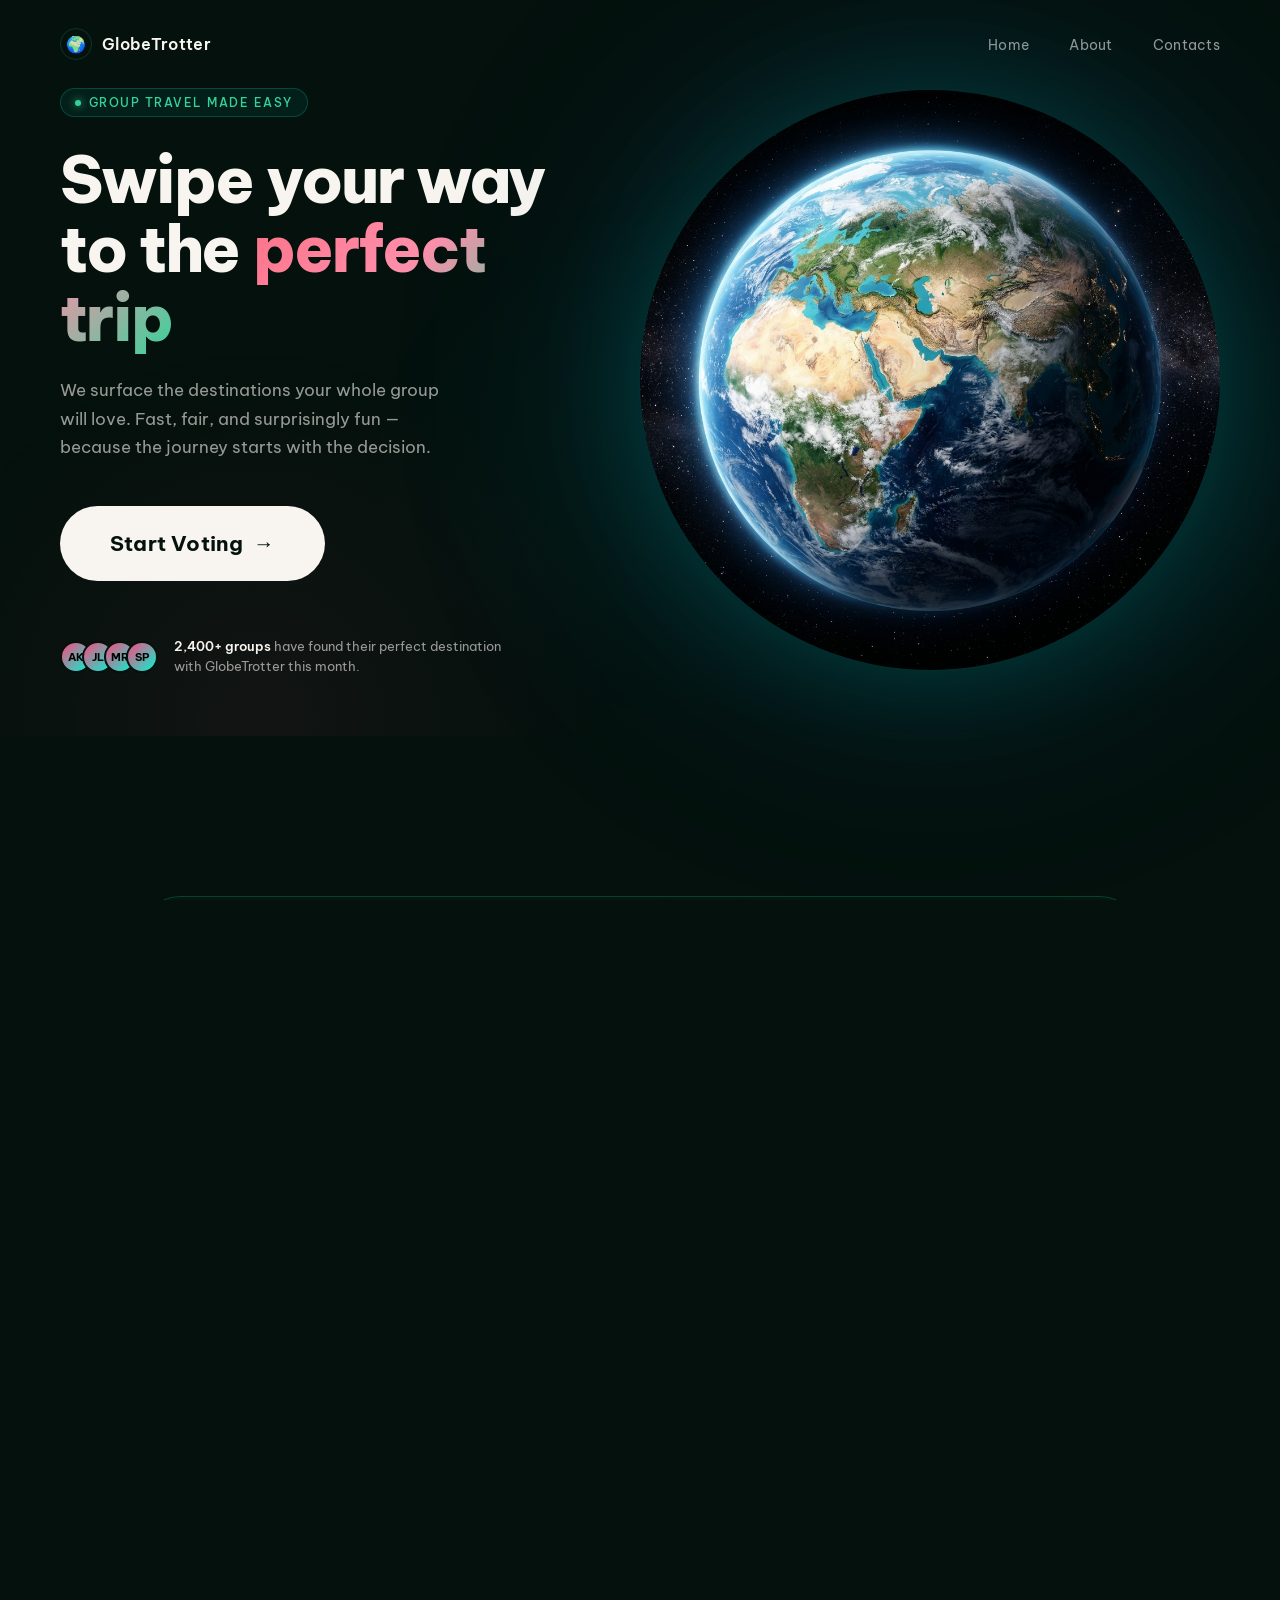
==== commit 4a8e63e5: "Finalize UI unification, redesign About section with dark theme, and update destination count to 10" ====
--- a/index.html
+++ b/index.html
@@ -572,6 +572,102 @@
         flex-direction: column;
       }
     }
+    .about-section-new {
+      padding: 100px 5%;
+      min-height: 100vh;
+      display: flex;
+      align-items: center;
+      justify-content: center;
+      background: #04110d; /* Dark background from screenshot */
+    }
+    .about-card-container {
+      width: 100%;
+      max-width: 1000px;
+    }
+    .about-card {
+      background: rgba(6, 95, 70, 0.1); /* Dark emerald translucent */
+      border: 1px solid rgba(52, 211, 153, 0.2);
+      border-radius: 40px; /* More rounded as per theme */
+      display: grid;
+      grid-template-columns: 1fr 1fr;
+      overflow: hidden;
+      backdrop-filter: blur(20px);
+      min-height: 500px;
+    }
+    .about-content {
+      padding: 60px;
+      display: flex;
+      flex-direction: column;
+      justify-content: center;
+    }
+    .about-title {
+      font-size: 3.5rem;
+      font-weight: 800;
+      color: #ffffff;
+      margin-bottom: 20px;
+      letter-spacing: -0.03em;
+    }
+    .about-title-underline {
+      width: 100px;
+      height: 4px;
+      background: #fb7185; /* Pink accent from "perfect" text */
+      margin-bottom: 40px;
+    }
+    .about-description {
+      font-size: 1.2rem;
+      line-height: 1.7;
+      color: rgba(248, 245, 240, 0.7);
+      margin-bottom: 40px;
+    }
+    .about-learn-more {
+      display: inline-block;
+      width: fit-content;
+      padding: 18px 44px;
+      background: #F8F5F0; /* Off-white button style */
+      color: #04110d;
+      text-decoration: none;
+      font-weight: 700;
+      font-size: 1rem;
+      border-radius: 100px;
+      transition: transform 0.3s, box-shadow 0.3s;
+    }
+    .about-learn-more:hover {
+      transform: translateY(-2px);
+      box-shadow: 0 10px 25px rgba(255, 255, 255, 0.1);
+    }
+    .about-visual {
+      position: relative;
+      background: radial-gradient(circle at center, rgba(52, 211, 153, 0.1) 0%, transparent 70%);
+      display: flex;
+      align-items: center;
+      justify-content: center;
+      padding: 40px;
+    }
+    .about-team-img {
+      width: 100%;
+      height: 100%;
+      object-fit: contain;
+      filter: drop-shadow(0 0 30px rgba(52, 211, 153, 0.2));
+    }
+    @media (max-width: 900px) {
+      .about-card {
+        grid-template-columns: 1fr;
+      }
+      .about-visual {
+        order: -1;
+        min-height: 300px;
+      }
+      .about-content {
+        padding: 40px;
+        text-align: center;
+      }
+      .about-title-underline {
+        margin: 0 auto 30px;
+      }
+      .about-learn-more {
+        margin: 0 auto;
+      }
+    }
   </style>
 </head>
 
@@ -610,7 +706,7 @@
         </p>
 
         <div class="hero-actions fade-up">
-          <a href="quorum.html" class="btn-primary-hero" id="hero-start-btn">
+          <a href="swipe-app.html" class="btn-primary-hero" id="hero-start-btn">
             Start Voting
             <span class="arrow">→</span>
           </a>
@@ -641,12 +737,21 @@
     </section>
 
     <!-- ABOUT SECTION -->
-    <section id="about" class="about-section" style="min-height: 100vh; display: flex; align-items: center; padding: 20px;">
-      <div class="hero-copy" style="max-width: 800px; margin: 0 auto; text-align: center;">
-        <h2 class="hero-h1">About GlobeTrotter</h2>
-        <p class="hero-p" style="margin-top: 30px;">
-          Group travel should be exciting, not stressful. GlobeTrotter uses a weighted consensus engine and tactile swipe-based voting to simplify the discovery process. Stop debating, stop waiting—just swipe your favorite spots, review the final quorum together, and embark on a shared adventure that everyone loves.
-        </p>
+    <section id="about" class="about-section-new">
+      <div class="about-card-container">
+        <div class="about-card">
+          <div class="about-content">
+            <h2 class="about-title">ABOUT US</h2>
+            <div class="about-title-underline"></div>
+            <p class="about-description">
+              At GlobeTrotter, we believe group travel should be about connection, not conflict. Our platform uses a weighted consensus engine and tactile swipe-based voting to simplify the discovery process. We're a team dedicated to making your shared adventures effortless and unforgettable.
+            </p>
+            <a href="#" class="about-learn-more">LEARN MORE</a>
+          </div>
+          <div class="about-visual">
+            <img src="globetrotter_team_dark_vibe_1777110946762.png" alt="Our Team" class="about-team-img">
+          </div>
+        </div>
       </div>
     </section>
 
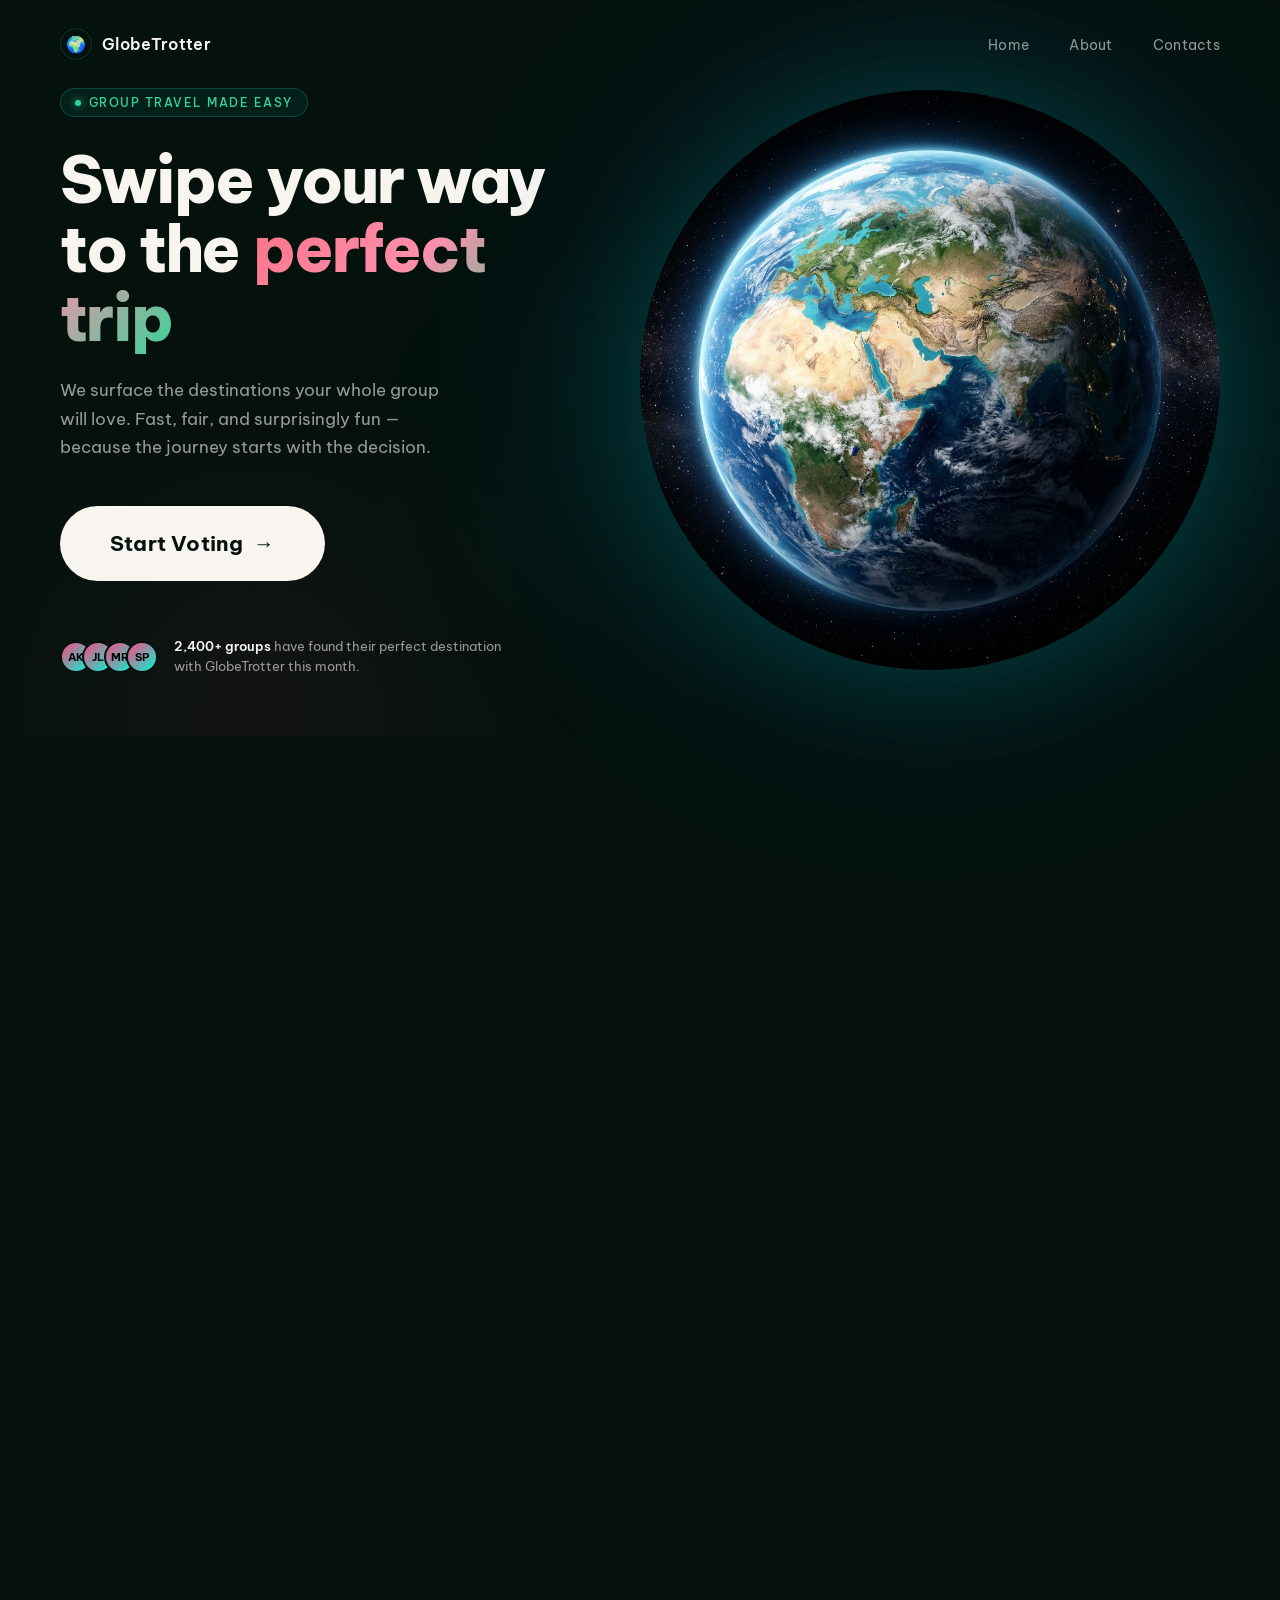
==== commit df11d5fc: "Remove About section visual elements and update contact form default phone prefix to +91" ====
--- a/index.html
+++ b/index.html
@@ -588,8 +588,8 @@
       background: rgba(6, 95, 70, 0.1); /* Dark emerald translucent */
       border: 1px solid rgba(52, 211, 153, 0.2);
       border-radius: 40px; /* More rounded as per theme */
-      display: grid;
-      grid-template-columns: 1fr 1fr;
+      display: flex;
+      justify-content: center;
       overflow: hidden;
       backdrop-filter: blur(20px);
       min-height: 500px;
@@ -746,10 +746,6 @@
             <p class="about-description">
               At GlobeTrotter, we believe group travel should be about connection, not conflict. Our platform uses a weighted consensus engine and tactile swipe-based voting to simplify the discovery process. We're a team dedicated to making your shared adventures effortless and unforgettable.
             </p>
-            <a href="#" class="about-learn-more">LEARN MORE</a>
-          </div>
-          <div class="about-visual">
-            <img src="globetrotter_team_dark_vibe_1777110946762.png" alt="Our Team" class="about-team-img">
           </div>
         </div>
       </div>
@@ -806,7 +802,7 @@
                 <select class="form-input" style="width: auto; appearance: none; padding-right: 30px; background-image: url('data:image/svg+xml;charset=US-ASCII,%3Csvg%20xmlns%3D%22http%3A%2F%2Fwww.w3.org%2F2000%2Fsvg%22%20width%3D%22292.4%22%20height%3D%22292.4%22%3E%3Cpath%20fill%3D%22%23FFFFFF%22%20d%3D%22M287%2069.4a17.6%2017.6%200%200%200-13-5.4H18.4c-5%200-9.3%201.8-12.9%205.4A17.6%2017.6%200%200%200%200%2082.2c0%205%201.8%209.3%205.4%2012.9l128%20127.9c3.6%203.6%207.8%205.4%2012.8%205.4s9.2-1.8%2012.8-5.4L287%2095c3.5-3.5%205.4-7.8%205.4-12.8%200-5-1.9-9.2-5.5-12.8z%22%2F%3E%3C%2Fsvg%3E'); background-repeat: no-repeat; background-position: right 15px top 50%; background-size: 12px auto;">
                   <option>+1</option>
                   <option>+44</option>
-                  <option selected>+62</option>
+                  <option selected>+91</option>
                 </select>
                 <input type="tel" placeholder="Phone number" class="form-input" style="flex: 1;">
               </div>
